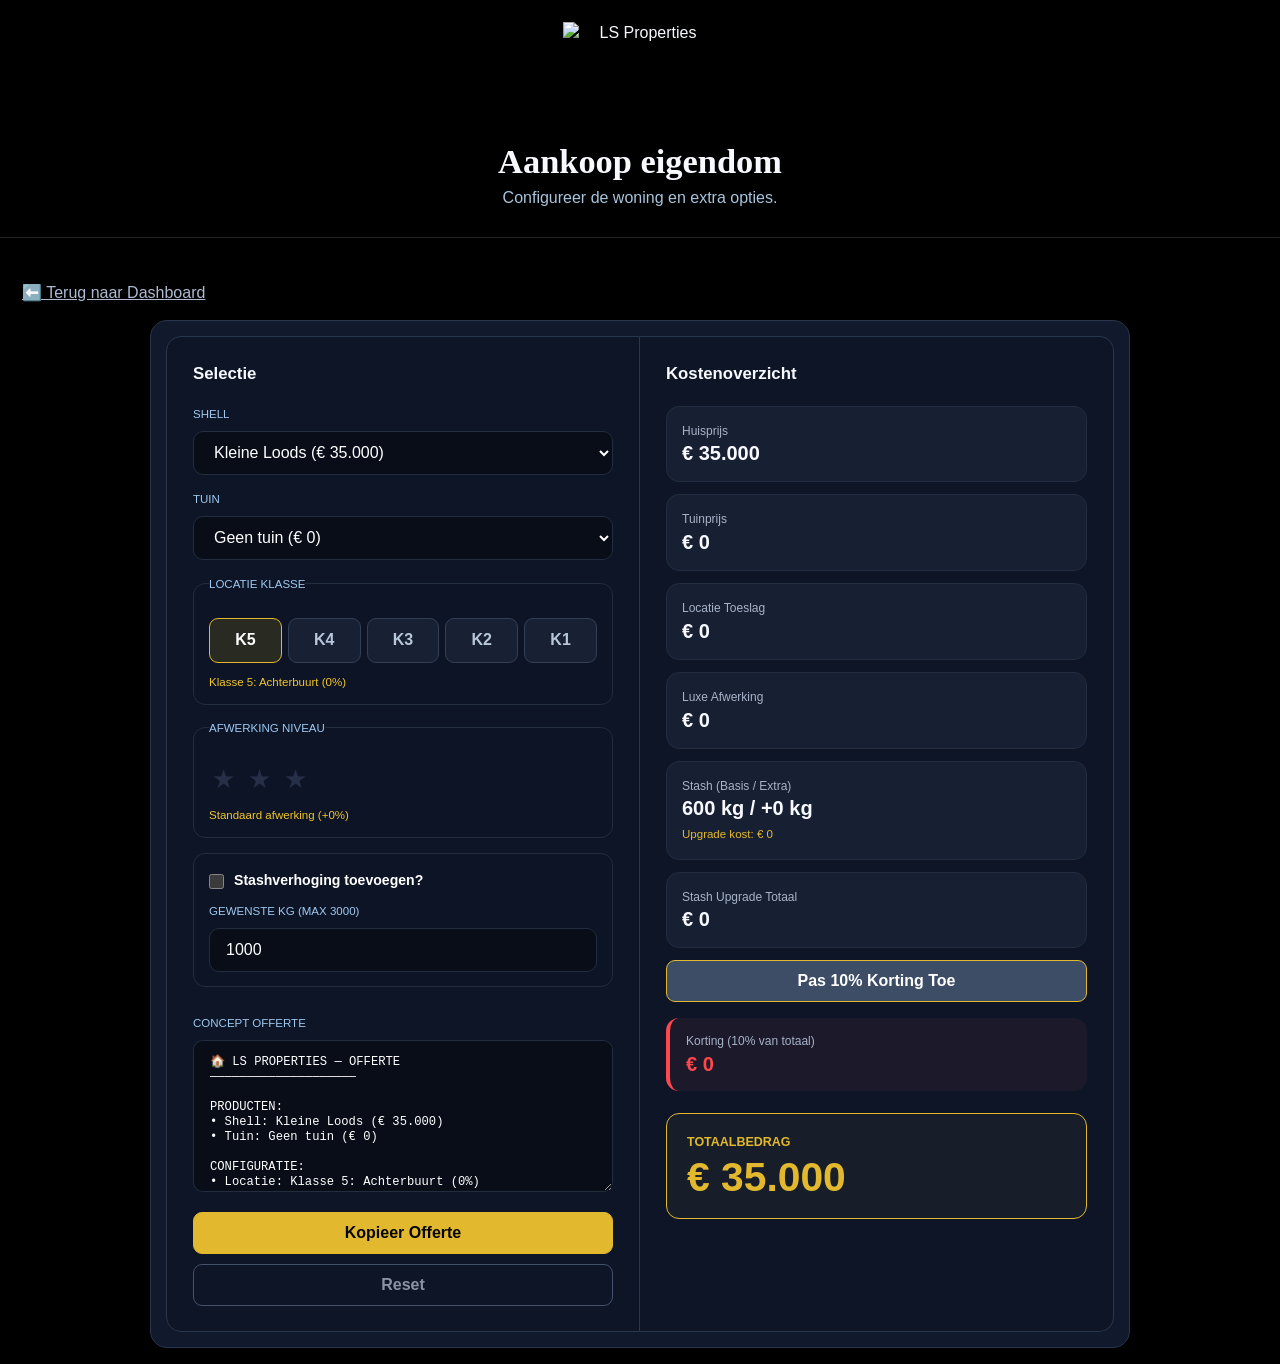
==== aankoop-eigendom/index.html @ a7fcb629 "all new" ====
<!doctype html>
<html lang="nl">
<head>
  <meta charset="utf-8" />
  <meta name="viewport" content="width=device-width, initial-scale=1" />
  <meta name="theme-color" content="#000000" />
  <meta
    name="description"
    content="Configureer een eigendom en bereken direct de totaalprijs."
  />
  <title>Aankoop eigendom | LS Properties</title>
  <link rel="stylesheet" href="styles.css" />
</head>
<body>
  <header class="site-header">
    <img
      class="brand-logo"
      src="assets/ls-properties-logo.png"
      alt="LS Properties"
      width="155"
      height="105"
    />
    <h1>Aankoop eigendom</h1>
    <p>Configureer de woning en extra opties.</p>
  </header>

  <main class="page-shell">
    <a class="dashboard-link" href="../">⬅️ Terug naar Dashboard</a>
    <section class="purchase-card" aria-label="Eigendom configurator">
      <div class="panel selection-panel">
        <h2>Selectie</h2>

        <div class="field-group">
          <label for="shellSelect">Shell</label>
          <select id="shellSelect" name="shell">
            <option value="small">Kleine Loods (€ 35.000)</option>
            <option value="medium">Middelgrote Loods (€ 50.000)</option>
            <option value="large">Grote Loods (€ 70.000)</option>
          </select>
        </div>

        <div class="field-group">
          <label for="gardenSelect">Tuin</label>
          <select id="gardenSelect" name="garden">
            <option value="none">Geen tuin (€ 0)</option>
            <option value="small">Kleine tuin (€ 7.500)</option>
            <option value="large">Grote tuin (€ 15.000)</option>
          </select>
        </div>

        <fieldset class="option-box location-box">
          <legend>Locatie klasse</legend>
          <div class="location-buttons" role="radiogroup" aria-label="Locatieklasse">
            <button type="button" class="location-button is-active" data-location="K5" aria-pressed="true">K5</button>
            <button type="button" class="location-button" data-location="K4" aria-pressed="false">K4</button>
            <button type="button" class="location-button" data-location="K3" aria-pressed="false">K3</button>
            <button type="button" class="location-button" data-location="K2" aria-pressed="false">K2</button>
            <button type="button" class="location-button" data-location="K1" aria-pressed="false">K1</button>
          </div>
          <p id="locationDescription" class="option-description">Klasse 5: Achterbuurt (0%)</p>
        </fieldset>

        <fieldset class="option-box finish-box">
          <legend>Afwerking niveau</legend>
          <div class="star-buttons" role="radiogroup" aria-label="Afwerkingsniveau">
            <button type="button" class="star-button" data-finish="1" aria-label="Afwerking niveau 1" aria-pressed="false">★</button>
            <button type="button" class="star-button" data-finish="2" aria-label="Afwerking niveau 2" aria-pressed="false">★</button>
            <button type="button" class="star-button" data-finish="3" aria-label="Afwerking niveau 3" aria-pressed="false">★</button>
          </div>
          <p id="finishDescription" class="option-description">Standaard afwerking (+0%)</p>
        </fieldset>

        <section class="option-box stash-box" aria-labelledby="stashHeading">
          <label id="stashHeading" class="checkbox-row" for="stashToggle">
            <input id="stashToggle" type="checkbox" />
            <span>Stashverhoging toevoegen?</span>
          </label>

          <label for="desiredKg">Gewenste KG (max 3000)</label>
          <input
            id="desiredKg"
            type="number"
            min="0"
            max="3000"
            step="100"
            value="1000"
            inputmode="numeric"
          />
        </section>

        <div class="quote-section">
          <label for="quoteText">Concept offerte</label>
          <textarea id="quoteText" readonly aria-live="polite"></textarea>
          <button id="copyQuoteButton" class="primary-button" type="button">Kopieer Offerte</button>
          <button id="resetButton" class="secondary-button" type="button">Reset</button>
        </div>
      </div>

      <aside class="panel overview-panel" aria-live="polite">
        <h2>Kostenoverzicht</h2>

        <div class="cost-card">
          <span>Huisprijs</span>
          <strong id="housePrice">€ 35.000</strong>
        </div>

        <div class="cost-card">
          <span>Tuinprijs</span>
          <strong id="gardenPrice">€ 0</strong>
        </div>

        <div class="cost-card">
          <span>Locatie Toeslag</span>
          <strong id="locationPrice">€ 0</strong>
        </div>

        <div class="cost-card">
          <span>Luxe Afwerking</span>
          <strong id="finishPrice">€ 0</strong>
        </div>

        <div class="cost-card stash-cost-card">
          <span>Stash (Basis / Extra)</span>
          <strong id="stashKg">600 kg / +0 kg</strong>
          <small id="stashUpgradeCost">Upgrade kost: € 0</small>
        </div>

        <div class="cost-card">
          <span>Stash Upgrade Totaal</span>
          <strong id="stashTotalPrice">€ 0</strong>
        </div>

        <button id="discountButton" class="discount-button" type="button" aria-pressed="false">
          Pas 10% Korting Toe
        </button>

        <div class="discount-card">
          <span>Korting (10% van totaal)</span>
          <strong id="discountPrice">€ 0</strong>
        </div>

        <div class="total-card">
          <span>Totaalbedrag</span>
          <strong id="totalPrice">€ 35.000</strong>
        </div>
      </aside>
    </section>
  </main>

  <div id="toast" class="toast" role="status" aria-live="polite"></div>
  <script src="script.js"></script>
</body>
</html>
---- aankoop-eigendom/styles.css ----
:root {
  color-scheme: dark;
  --page-bg: #000000;
  --panel-bg: #11192c;
  --panel-bg-deep: #0d1527;
  --surface: #171f32;
  --input-bg: #080d18;
  --border: #29364c;
  --border-soft: #222d40;
  --text: #f7f9ff;
  --muted: #a7b3c8;
  --label: #9ec8ef;
  --gold: #e2b92e;
  --gold-strong: #f1c52b;
  --danger: #ff474c;
  --discount-bg: #1c192a;
  --button-blue: #3c4d65;
}

* {
  box-sizing: border-box;
}

html {
  min-width: 320px;
  background: var(--page-bg);
}

body {
  margin: 0;
  min-height: 100vh;
  background: var(--page-bg);
  color: var(--text);
  font-family: Arial, Helvetica, sans-serif;
  font-size: 16px;
  line-height: 1.4;
}

button,
input,
select,
textarea {
  font: inherit;
}

button,
select,
input[type="checkbox"] {
  cursor: pointer;
}

.site-header {
  min-height: 230px;
  padding: 22px 20px 28px;
  display: flex;
  flex-direction: column;
  align-items: center;
  justify-content: center;
  text-align: center;
  border-bottom: 1px solid #242424;
}

.brand-logo {
  display: block;
  width: 155px;
  height: 105px;
  object-fit: contain;
  margin: 0 auto 15px;
}

.site-header h1 {
  margin: 0;
  font-family: Georgia, "Times New Roman", serif;
  font-size: clamp(1.8rem, 3vw, 2.15rem);
  line-height: 1.15;
}

.site-header p {
  margin: 5px 0 0;
  color: #a8c4dd;
  font-size: 1rem;
}

.page-shell {
  width: 100%;
  padding: 44px 22px 16px;
}

.purchase-card {
  width: min(980px, 100%);
  margin: 0 auto;
  padding: 15px;
  display: grid;
  grid-template-columns: minmax(0, 1fr) minmax(0, 1fr);
  gap: 0;
  background: var(--panel-bg);
  border: 1px solid var(--border);
  border-radius: 17px;
}

.panel {
  min-width: 0;
  padding: 27px 26px 25px;
  background: var(--panel-bg-deep);
  border: 1px solid var(--border);
}

.selection-panel {
  border-radius: 15px 0 0 15px;
}

.overview-panel {
  border-left: 0;
  border-radius: 0 15px 15px 0;
}

.panel h2 {
  margin: 0 0 21px;
  font-size: 1.05rem;
  line-height: 1.2;
}

.field-group {
  margin-bottom: 16px;
}

label,
.option-box legend,
.quote-section > label {
  display: block;
  margin: 0 0 9px;
  color: var(--label);
  font-size: 0.72rem;
  text-transform: uppercase;
}

select,
input[type="number"],
textarea {
  width: 100%;
  color: #ffffff;
  background: var(--input-bg);
  border: 1px solid var(--border-soft);
  border-radius: 10px;
  outline: none;
  transition: border-color 150ms ease, box-shadow 150ms ease;
}

select,
input[type="number"] {
  height: 44px;
  padding: 0 16px;
}

select:focus,
input[type="number"]:focus,
textarea:focus,
button:focus-visible {
  border-color: var(--gold);
  box-shadow: 0 0 0 3px rgb(226 185 46 / 18%);
}

.option-box {
  min-width: 0;
  margin: 15px 0 0;
  padding: 17px 15px 14px;
  background: #0d1425;
  border: 1px solid var(--border-soft);
  border-radius: 12px;
}

.option-box legend {
  padding: 0;
}

.location-buttons {
  display: grid;
  grid-template-columns: repeat(5, minmax(0, 1fr));
  gap: 6px;
}

.location-button {
  min-width: 0;
  height: 45px;
  color: #b8c7dc;
  font-weight: 700;
  background: #182033;
  border: 1px solid #324057;
  border-radius: 9px;
}

.location-button:hover {
  border-color: #7d8390;
}

.location-button.is-active {
  color: #ffffff;
  background: #292a22;
  border-color: var(--gold);
}

.option-description {
  margin: 11px 0 0;
  color: var(--gold-strong);
  font-size: 0.72rem;
}

.star-buttons {
  display: flex;
  gap: 8px;
}

.star-button {
  width: 28px;
  height: 34px;
  padding: 0;
  color: #253048;
  font-size: 1.65rem;
  line-height: 1;
  background: transparent;
  border: 0;
  border-radius: 6px;
}

.star-button.is-active,
.star-button.is-preview {
  color: var(--gold);
}

.checkbox-row {
  display: flex;
  align-items: center;
  gap: 10px;
  margin-bottom: 12px;
  color: #ffffff;
  font-size: 0.88rem;
  font-weight: 700;
  text-transform: none;
}

.checkbox-row input {
  width: 15px;
  height: 15px;
  margin: 0;
  accent-color: var(--gold);
}


.quote-section {
  margin-top: 28px;
}

#quoteText {
  min-height: 152px;
  padding: 14px 16px;
  resize: vertical;
  font-family: "Courier New", Courier, monospace;
  font-size: 0.76rem;
  line-height: 1.23;
  white-space: pre;
}

.primary-button,
.secondary-button,
.discount-button {
  width: 100%;
  min-height: 42px;
  border-radius: 9px;
  font-weight: 700;
}

.primary-button {
  margin-top: 14px;
  color: #050505;
  background: var(--gold);
  border: 1px solid var(--gold);
}

.primary-button:hover {
  filter: brightness(1.06);
}

.secondary-button {
  margin-top: 10px;
  color: #8b93a3;
  background: transparent;
  border: 1px solid #44516a;
}

.secondary-button:hover {
  color: #ffffff;
  border-color: #69758b;
}

.cost-card {
  min-height: 76px;
  margin-bottom: 12px;
  padding: 16px 15px;
  display: flex;
  flex-direction: column;
  justify-content: center;
  background: var(--surface);
  border: 1px solid var(--border-soft);
  border-radius: 13px;
}

.cost-card span,
.discount-card span {
  color: var(--muted);
  font-size: 0.75rem;
}

.cost-card strong,
.discount-card strong {
  display: block;
  margin-top: 2px;
  font-size: 1.25rem;
  line-height: 1.2;
}

.stash-cost-card {
  min-height: 95px;
}

.stash-cost-card small {
  margin-top: 6px;
  color: var(--gold);
  font-size: 0.72rem;
}

.discount-button {
  margin: 0 0 16px;
  color: #ffffff;
  background: var(--button-blue);
  border: 1px solid var(--gold);
}

.discount-button:hover {
  filter: brightness(1.07);
}

.discount-button.is-active {
  color: #1a1605;
  background: var(--gold);
}

.discount-card {
  min-height: 73px;
  margin-bottom: 22px;
  padding: 15px 16px;
  display: flex;
  flex-direction: column;
  justify-content: center;
  background: var(--discount-bg);
  border-left: 4px solid var(--danger);
  border-radius: 13px;
}

.discount-card strong {
  color: var(--danger);
}

.total-card {
  min-height: 100px;
  padding: 20px;
  display: flex;
  flex-direction: column;
  justify-content: center;
  background: #171d29;
  border: 1px solid var(--gold);
  border-radius: 13px;
}

.total-card span {
  color: var(--gold);
  font-size: 0.78rem;
  font-weight: 700;
  text-transform: uppercase;
}

.total-card strong {
  margin-top: 5px;
  color: var(--gold);
  font-size: clamp(2rem, 4vw, 2.55rem);
  line-height: 1;
}

.toast {
  position: fixed;
  right: 20px;
  bottom: 20px;
  z-index: 10;
  max-width: min(360px, calc(100vw - 40px));
  padding: 11px 15px;
  color: #101010;
  font-weight: 700;
  background: var(--gold);
  border-radius: 9px;
  box-shadow: 0 12px 30px rgb(0 0 0 / 35%);
  opacity: 0;
  pointer-events: none;
  transform: translateY(12px);
  transition: opacity 160ms ease, transform 160ms ease;
}

.toast.is-visible {
  opacity: 1;
  transform: translateY(0);
}

@media (max-width: 800px) {
  .site-header {
    min-height: 210px;
  }

  .page-shell {
    padding: 28px 14px 18px;
  }

  .purchase-card {
    grid-template-columns: 1fr;
    gap: 14px;
  }

  .panel {
    border: 1px solid var(--border);
    border-radius: 15px;
  }
}

@media (max-width: 520px) {
  .site-header {
    padding-inline: 14px;
  }

  .brand-logo {
    width: 135px;
    height: auto;
  }

  .purchase-card {
    padding: 10px;
  }

  .panel {
    padding: 22px 16px;
  }

  .location-buttons {
    gap: 4px;
  }

  .location-button {
    height: 42px;
    font-size: 0.86rem;
  }

  .total-card strong {
    font-size: 2rem;
  }
}

.dashboard-link{display:inline-block;margin:0 0 16px;color:#aebbd2;text-decoration:underline}.dashboard-link:hover{color:#e2b91f}
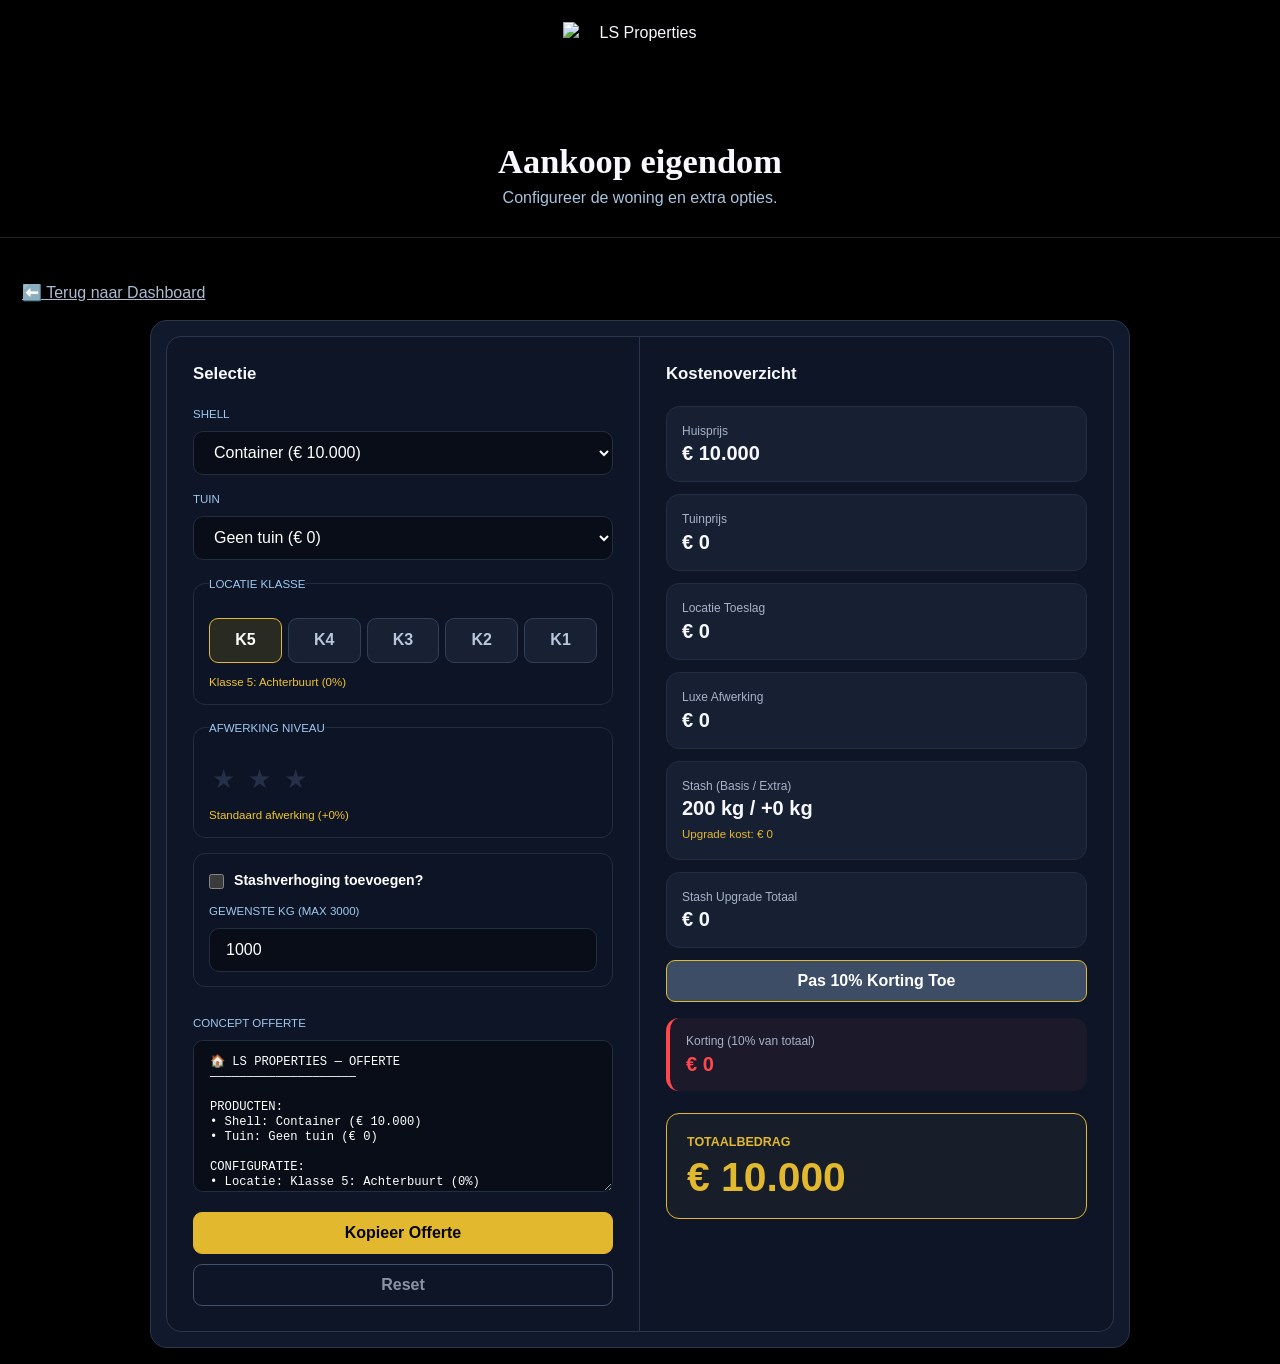
==== commit 67c857be: "price update" ====
--- a/aankoop-eigendom/index.html
+++ b/aankoop-eigendom/index.html
@@ -33,18 +33,64 @@
         <div class="field-group">
           <label for="shellSelect">Shell</label>
           <select id="shellSelect" name="shell">
-            <option value="small">Kleine Loods (€ 35.000)</option>
-            <option value="medium">Middelgrote Loods (€ 50.000)</option>
-            <option value="large">Grote Loods (€ 70.000)</option>
+            <option value=37>Container (€ 10.000)</option>
+            <option value=38>Trailer (€ 15.000)</option>
+            <option value=33>Office (€ 20.000)</option>
+            <option value=34>Warehouse (€ 25.000)</option>
+            <option value=1>Kleine Loods (€ 35.000)</option>
+            <option value=4>envi_shell_03_empty (€ 35.000)</option>
+            <option value=35>Warehouse 2 (€ 35.000)</option>
+            <option value=5>envi_shell_02_empty (€ 40.000)</option>
+            <option value=6>envi_shell_01_empty (€ 50.000)</option>
+            <option value=10>Garage (€ 50.000)</option>
+            <option value=7>Apartment Unfurnished (€ 55.000)</option>
+            <option value=39>Kleine woning (€ 55.000)</option>
+            <option value=8>House 4 (€ 60.000)</option>
+            <option value=9>House 1 (€ 65.000)</option>
+            <option value=2>Middel Loods (€ 75.000)</option>
+            <option value=3>Grote Loods (€ 100.000)</option>
+            <option value=10>House 2 (€ 100.000)</option>
+            <option value=17>Max House Shell (€ 100.000)</option>
+            <option value=11>Fury Shell 4 Unfurnished (€ 125.000)</option>
+            <option value=12>Fury Shell 5 Unfurnished (€ 140.000)</option>
+            <option value=13>Max Studio Shell (€ 150.000)</option>
+            <option value=14>Max Luxury Appartment (€ 200.000)</option>
+            <option value=18>Max Loft Shell 1 (€ 200.000)</option>
+            <option value=19>Max Loft Shell 2 (€ 200.000)</option>
+            <option value=20>Max Unfurnished Shell 2 (€ 225.000)</option>
+            <option value=21>Max Unfurnished Shell 3 (€ 235.000)</option>
+            <option value=15>Apartment Unfurnished Custom (€ 250.000)</option>
+            <option value=22>Fury Shell 3 Unfurnished (€ 250.000)</option>
+            <option value=23>Fury Shell 2 Unfurnished (€ 250.000)</option>
+            <option value=41>Klein huisje (€ 250.000)</option>
+            <option value=24>Fury Shell 1 Unfurnished (€ 275.000)</option>
+            <option value=16>Max Unfurnished Shell 4 (€ 350.000)</option>
+            <option value=42>Huis 2 (€ 350.000)</option>
+            <option value=40>Huis (€ 400.000)</option>
+            <option value=25>Max Unfurnished Shell 1 (€ 450.000)</option>
+            <option value=26>Max Mansion Shell 1 (€ 600.000)</option>
+            <option value=31>Deluxe Housing 2 (€ 650.000)</option>
+            <option value=43>Villa (€ 800.000)</option>
+            <option value=27>2 Floor House (€ 1.000.000)</option>
+            <option value=28>Max Mansion Shell 2 (€ 1.000.000)</option>
+            <option value=32>Deluxe Housing 3 (€ 1.000.000)</option>
+            <option value=30>Deluxe Housing 1 (€ 1.500.000)</option>
+            <option value=29>Max Mansion Shell 3 (€ 2.000.000)</option>
           </select>
         </div>
 
         <div class="field-group">
           <label for="gardenSelect">Tuin</label>
           <select id="gardenSelect" name="garden">
-            <option value="none">Geen tuin (€ 0)</option>
-            <option value="small">Kleine tuin (€ 7.500)</option>
-            <option value="large">Grote tuin (€ 15.000)</option>
+            <option value="1">Geen tuin (€ 0)</option>
+            <option value="2">Kleine tuin (€ 10.000)</option>
+            <option value="3">Kleine tuin met zwembad (€ 25.000)</option>
+            <option value="4">Middel tuin (€ 30.000)</option>
+            <option value="5">Middel tuin met zwembad (€ 50.000)</option>
+            <option value="6">Grote tuin (€ 75.000)</option>
+            <option value="7">Grote tuin met zwembad (€ 100.000)</option>
+            <option value="8">Hele grote tuin (€ 150.000)</option>
+            <option value="9">Hele grote tuin met alles (€ 200.000)</option>
           </select>
         </div>
 
